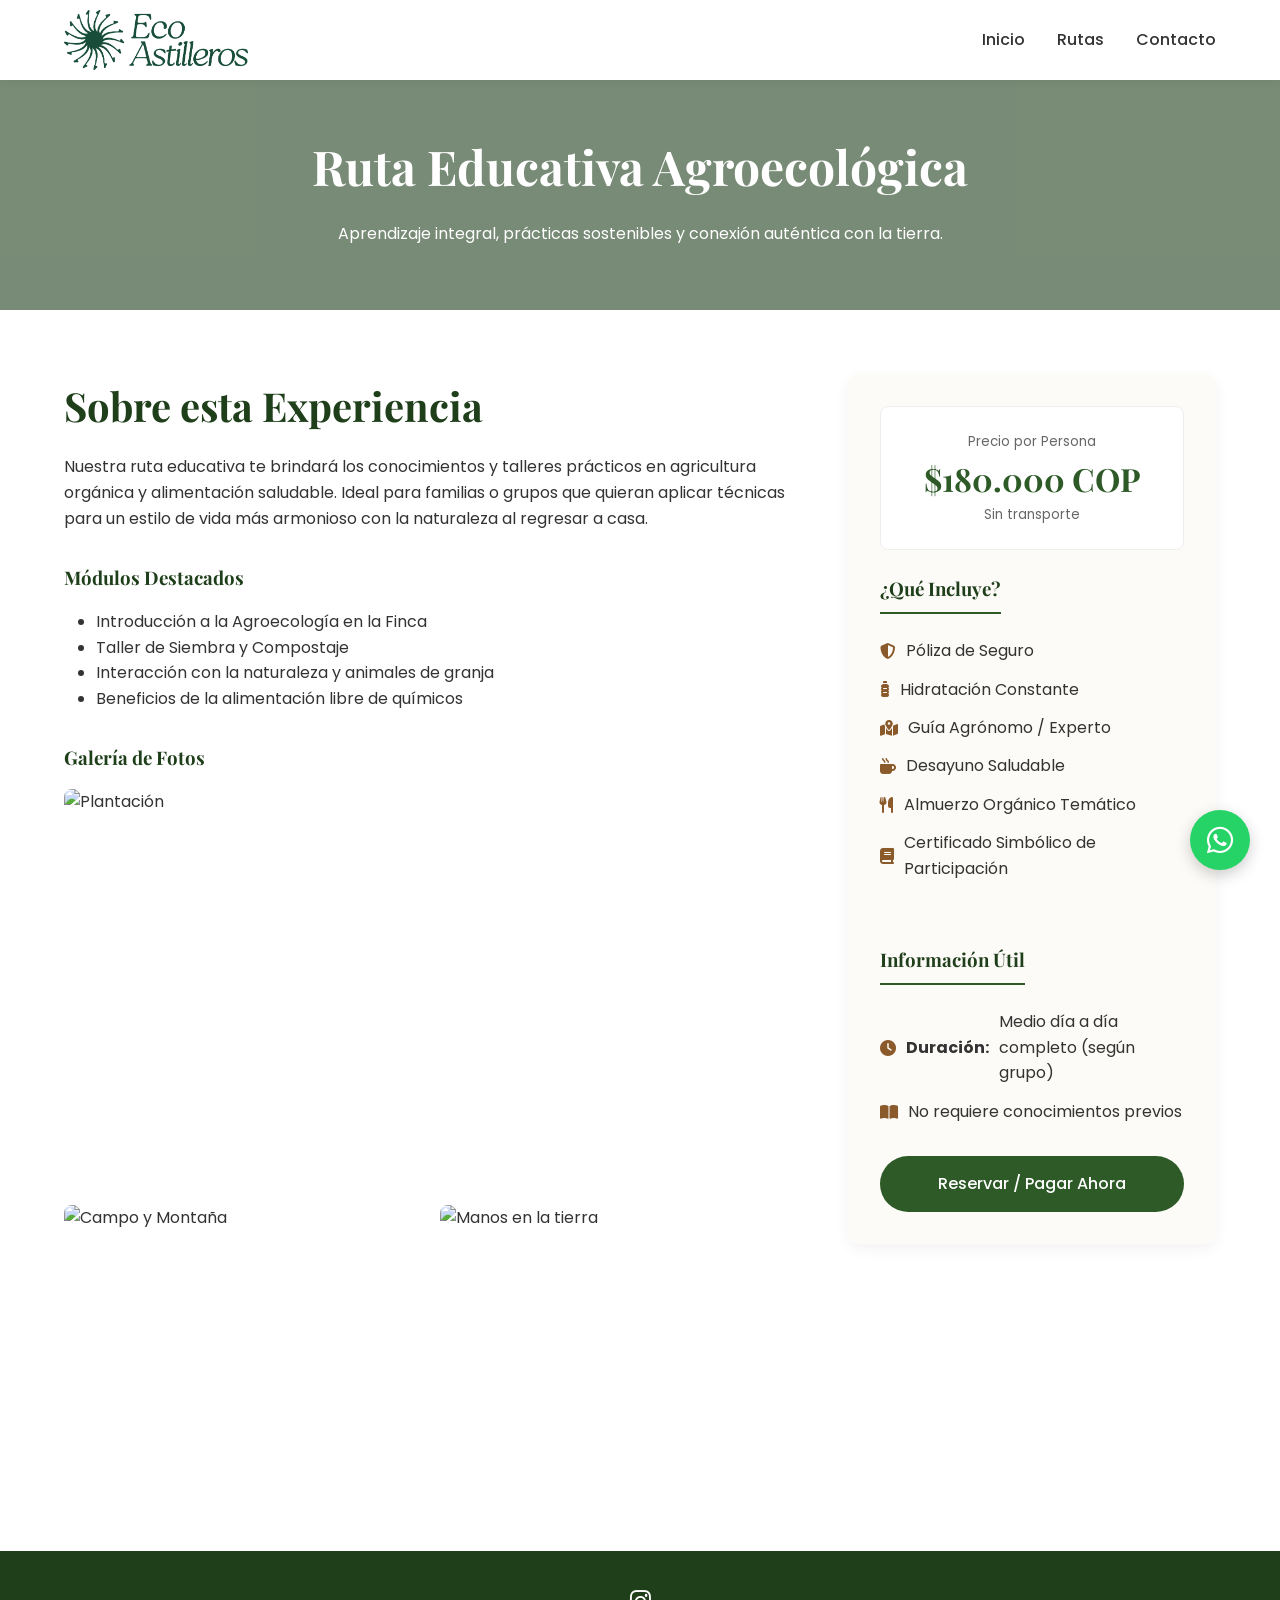
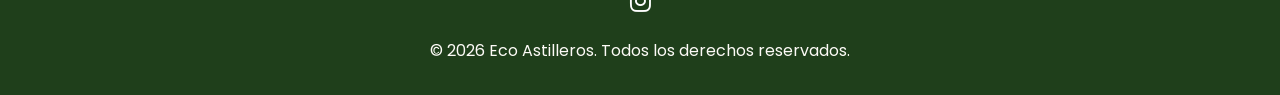
==== rutas/ruta-agroecologica.html @ a43faed5 "second" ====
<!DOCTYPE html>
<html lang="es">
<head>
    <meta charset="UTF-8">
    <meta name="viewport" content="width=device-width, initial-scale=1.0">
    <title>Ruta Educativa Agroecológica | Eco Astilleros</title>
    <link rel="stylesheet" href="../css/styles.css">
    <link href="https://fonts.googleapis.com/css2?family=Playfair+Display:wght@400;700&family=Poppins:wght@300;400;500;600&display=swap" rel="stylesheet">
    <link rel="stylesheet" href="https://cdnjs.cloudflare.com/ajax/libs/font-awesome/6.4.0/css/all.min.css">
</head>
<body>

    <!-- Header Navigation -->
    <header class="navbar">
        <div class="container nav-container">
            <a href="../index.html" class="logo">
                <img src="../resources/LogoTexto.png" alt="Eco Astilleros" class="logo-img">
            </a>
            <nav class="nav-menu" id="nav-menu">
                <ul>
                    <li><a href="../index.html" class="nav-link">Inicio</a></li>
                    <li><a href="../index.html#rutas" class="nav-link">Rutas</a></li>
                    <li><a href="../index.html#contacto" class="nav-link">Contacto</a></li>
                </ul>
            </nav>
        </div>
    </header>

    <!-- Subpage Hero -->
    <section class="subpage-header" style="background: url('../resources/ruta-agroecologica-portada.jpg') center/cover; position: relative;">
        <!-- EDIT: Cambia la imagen de fondo arriba en la URL de background -->
        <div style="position: absolute; top:0; left:0; width:100%; height:100%; background:rgba(31,63,27,0.6); z-index:0;"></div>
        <div class="container" style="position: relative; z-index:1;">
            <!-- EDIT: Título de la Ruta -->
            <h1>Ruta Educativa Agroecológica</h1>
            <p>Aprendizaje integral, prácticas sostenibles y conexión auténtica con la tierra.</p>
        </div>
    </section>

    <!-- Main Content -->
    <div class="container">
        <div class="route-content-grid">
            
            <div class="route-details">
                <!-- EDIT: Descripción General de la Ruta -->
                <h2 class="section-title">Sobre esta Experiencia</h2>
                <p>Nuestra ruta educativa te brindará los conocimientos y talleres prácticos en agricultura orgánica y alimentación saludable. Ideal para familias o grupos que quieran aplicar técnicas para un estilo de vida más armonioso con la naturaleza al regresar a casa.</p>
                
                <h3 class="mt-2" style="margin-bottom: 1rem;">Módulos Destacados</h3>
                <ul style="list-style: disc; margin-left: 2rem; margin-bottom: 2rem;">
                    <li>Introducción a la Agroecología en la Finca</li>
                    <li>Taller de Siembra y Compostaje</li>
                    <li>Interacción con la naturaleza y animales de granja</li>
                    <li>Beneficios de la alimentación libre de químicos</li>
                </ul>

                <h3 class="mt-2" style="margin-bottom: 1rem;">Galería de Fotos</h3>
                <!-- EDIT: Imágenes de la Galería -->
                <div class="route-gallery">
                    <img src="../resources/ruta-agroecologica-1.jpg" class="main-img" alt="Plantación">
                    <img src="../resources/ruta-agroecologica-2.jpg" alt="Campo y Montaña">
                    <img src="../resources/ruta-agroecologica-3.jpg" alt="Manos en la tierra">
                </div>
            </div>

            <!-- Sidebar Info -->
            <aside class="route-sidebar">
                <div class="price-box">
                    <small>Precio por Persona</small>
                    <!-- EDIT: Precio de la Ruta -->
                    <div class="amount">$180.000 COP</div>
                    <small>Sin transporte</small>
                </div>

                <h3>¿Qué Incluye?</h3>
                <ul class="inclusion-list">
                    <li><i class="fa-solid fa-shield-halved"></i> Póliza de Seguro</li>
                    <li><i class="fa-solid fa-bottle-water"></i> Hidratación Constante</li>
                    <li><i class="fa-solid fa-map-location-dot"></i> Guía Agrónomo / Experto</li>
                    <li><i class="fa-solid fa-mug-hot"></i> Desayuno Saludable</li>
                    <li><i class="fa-solid fa-utensils"></i> Almuerzo Orgánico Temático</li>
                    <li><i class="fa-solid fa-book"></i> Certificado Simbólico de Participación</li>
                </ul>

                <h3 class="mt-2">Información Útil</h3>
                <ul class="inclusion-list">
                    <li><i class="fa-solid fa-clock"></i> <strong>Duración:</strong> Medio día a día completo (según grupo)</li>
                    <li><i class="fa-solid fa-book-open"></i> No requiere conocimientos previos</li>
                </ul>

                <a href="https://wa.me/573007307269?text=Hola,%20deseo%20reservar%20la%20Ruta%20Educativa%20Agroecologica." target="_blank" class="btn btn-primary btn-block mt-2">Reservar / Pagar Ahora</a>
            </aside>

        </div>
    </div>

    <!-- Floating WhatsApp Button -->
    <a href="https://wa.me/573007307269" class="whatsapp-float" target="_blank" rel="noopener noreferrer">
        <i class="fa-brands fa-whatsapp"></i>
    </a>
    
    <footer class="footer" style="padding: 2rem 0; text-align: center;">
        <div class="container">
            <div class="social-links" style="margin-bottom: 1rem;">
                <a href="https://www.instagram.com/ecoastilleros/" target="_blank" style="color: white; font-size: 1.5rem; margin: 0 0.5rem; transition: transform 0.3s;" rel="noopener noreferrer">
                    <i class="fa-brands fa-instagram"></i>
                </a>
            </div>
            <p>&copy; 2026 Eco Astilleros. Todos los derechos reservados.</p>
        </div>
    </footer>
</body>
</html>
---- css/styles.css ----
:root {
    --color-primary: #2d5a27; /* Verde bosque */
    --color-primary-dark: #1f3f1b;
    --color-primary-light: #eaf3ea; /* Verde muy claro para fondos */
    --color-secondary: #8b5a2b; /* Tierra */
    --color-secondary-light: #a67c52;
    --color-secondary-pale: #f2ede7; /* Tono tierra súper claro para variar fondos */
    --color-bg-light: #fdfbf7; /* Blanco crema */
    --color-text: #333333;
    --color-text-muted: #666666;
    --color-white: #ffffff;
    --transition-speed: 0.3s;
}

/* Reset Basis */
* {
    margin: 0;
    padding: 0;
    box-sizing: border-box;
    scroll-behavior: smooth;
}

body {
    font-family: 'Poppins', sans-serif;
    background-color: var(--color-white);
    color: var(--color-text);
    line-height: 1.6;
}

h1, h2, h3, h4, h5, h6 {
    font-family: 'Playfair Display', serif;
    color: var(--color-primary-dark);
}

a {
    text-decoration: none;
    color: inherit;
    transition: color var(--transition-speed);
}

.container {
    width: 90%;
    max-width: 1200px;
    margin: 0 auto;
}

/* Utilities */
.text-center {
    text-align: center;
}

.bg-light {
    background-color: var(--color-bg-light);
}

.bg-primary-light {
    background-color: var(--color-primary-light);
}

.bg-secondary-pale {
    background-color: var(--color-secondary-pale);
}

/* Animations */
.fade-up {
    opacity: 0;
    transform: translateY(40px);
    transition: opacity 0.8s ease-out, transform 0.8s ease-out;
}

.fade-up.visible {
    opacity: 1;
    transform: translateY(0);
}

.mt-2 {
    margin-top: 2rem;
}

.section {
    padding: 5rem 0;
}

.section-title {
    font-size: 2.5rem;
    margin-bottom: 1rem;
    position: relative;
    display: inline-block;
}

.section-subtitle {
    font-size: 1.1rem;
    color: var(--color-text-muted);
    margin-bottom: 3rem;
}

/* Buttons */
.btn {
    display: inline-block;
    padding: 0.8rem 2rem;
    border-radius: 50px;
    font-weight: 500;
    text-align: center;
    cursor: pointer;
    transition: all var(--transition-speed);
    border: 2px solid transparent;
}

.btn-primary {
    background-color: var(--color-primary);
    color: var(--color-white);
}

.btn-primary:hover {
    background-color: var(--color-primary-dark);
    transform: translateY(-2px);
    box-shadow: 0 4px 10px rgba(45, 90, 39, 0.3);
}

.btn-outline {
    background-color: transparent;
    border-color: var(--color-primary);
    color: var(--color-primary);
}

.btn-outline:hover {
    background-color: var(--color-primary);
    color: var(--color-white);
}

.btn-block {
    display: block;
    width: 100%;
}

/* Navbar */
.navbar {
    position: fixed;
    top: 0;
    width: 100%;
    background-color: var(--color-white);
    box-shadow: 0 2px 10px rgba(0,0,0,0.05);
    z-index: 1000;
    transition: background-color var(--transition-speed);
}

.nav-container {
    display: flex;
    justify-content: space-between;
    align-items: center;
    height: 80px;
}

.logo {
    display: flex;
    align-items: center;
}

.logo-img {
    height: 60px;
    width: auto;
    object-fit: contain;
}

.nav-menu ul {
    display: flex;
    list-style: none;
    gap: 2rem;
}

.nav-link {
    font-weight: 500;
    color: var(--color-text);
}

.nav-link:hover {
    color: var(--color-primary);
}

/* Hamburger */
.hamburger {
    display: none;
    cursor: pointer;
    flex-direction: column;
    gap: 5px;
}

.hamburger .bar {
    width: 25px;
    height: 3px;
    background-color: var(--color-primary-dark);
    transition: all 0.3s;
}

/* Hero Section */
.hero {
    height: 100vh;
    background: url('../resources/portadapagina.png') no-repeat center center/cover;
    position: relative;
    display: flex;
    align-items: center;
    justify-content: center;
    text-align: center;
    margin-top: 80px; /* offset for navbar */
    height: calc(100vh - 80px);
}

.hero-overlay {
    position: absolute;
    top: 0;
    left: 0;
    width: 100%;
    height: 100%;
    background: rgba(31, 63, 27, 0.4);
}

.hero-content {
    position: relative;
    z-index: 2;
    color: var(--color-white);
    max-width: 800px;
}

.hero-content h1 {
    color: var(--color-white);
    font-size: 3.5rem;
    margin-bottom: 1rem;
    line-height: 1.2;
}

.hero-content p {
    font-size: 1.2rem;
    margin-bottom: 2rem;
}

/* Finca Section */
.about-container {
    display: flex;
    align-items: center;
    gap: 3rem;
}

.about-text {
    flex: 1;
}

.about-text p {
    margin-bottom: 1rem;
}

.features-list {
    list-style: none;
    margin-top: 1.5rem;
}

.features-list li {
    margin-bottom: 0.8rem;
    display: flex;
    align-items: center;
    gap: 10px;
    font-weight: 500;
}

.features-list i {
    color: var(--color-secondary);
    font-size: 1.2rem;
}

.about-image {
    flex: 1;
}

.about-image img {
    width: 100%;
    border-radius: 12px;
    box-shadow: 0 10px 20px rgba(0,0,0,0.1);
}

/* Restaurante Section */
.restaurante-content {
    display: flex;
    align-items: center;
    gap: 3rem;
}

.restaurante-image {
    flex: 1;
}

.restaurante-image img {
    width: 100%;
    border-radius: 12px;
    box-shadow: 0 10px 20px rgba(0,0,0,0.1);
}

.restaurante-info {
    flex: 1;
}

.food-highlights {
    display: flex;
    flex-direction: column;
    gap: 1.5rem;
    margin: 2rem 0;
}

.highlight {
    display: flex;
    flex-direction: column;
}

.highlight i {
    color: var(--color-secondary);
    font-size: 1.5rem;
    margin-bottom: 0.5rem;
}

.restaurante-actions {
    display: flex;
    gap: 1rem;
}

/* Rutas Section */
.rutas-grid {
    display: grid;
    grid-template-columns: repeat(auto-fit, minmax(300px, 1fr));
    gap: 2rem;
}

.ruta-card {
    background: var(--color-white);
    border-radius: 12px;
    overflow: hidden;
    box-shadow: 0 5px 15px rgba(0,0,0,0.05);
    transition: transform var(--transition-speed), box-shadow var(--transition-speed);
}

/* Variar el fondo de las tarjetas para que no sean iguales */
.ruta-card:nth-child(even) {
    background: var(--color-bg-light);
}
.ruta-card:nth-child(3n) {
    background: var(--color-primary-light);
}

.ruta-card:hover {
    transform: translateY(-8px);
    box-shadow: 0 15px 30px rgba(45, 90, 39, 0.15);
}

.ruta-img {
    width: 100%;
    height: 200px;
    object-fit: cover;
}

.ruta-body {
    padding: 1.5rem;
}

.ruta-desc {
    color: var(--color-text-muted);
    font-size: 0.95rem;
    margin: 0.5rem 0 1rem;
    min-height: 45px;
}

.ruta-price {
    font-weight: 600;
    color: var(--color-primary);
    font-size: 1.1rem;
    margin-bottom: 1.5rem;
}

/* Hospedaje Banner */
.hospedaje-banner {
    background: url('../resources/hospedaje-banner.jpg') no-repeat center center/cover;
    border-radius: 15px;
    position: relative;
    overflow: hidden;
    padding: 4rem 2rem;
    color: var(--color-white);
}

.hospedaje-banner::before {
    content: '';
    position: absolute;
    top: 0; left: 0; right: 0; bottom: 0;
    background: rgba(45, 90, 39, 0.7);
}

.hospedaje-text {
    position: relative;
    z-index: 1;
    max-width: 600px;
    margin: 0 auto;
}

.hospedaje-text h3 {
    color: var(--color-white);
    font-size: 2rem;
    margin-bottom: 1rem;
}

.price-badge {
    background: var(--color-secondary);
    display: inline-block;
    padding: 0.5rem 1.5rem;
    border-radius: 5px;
    font-size: 1.2rem;
    margin: 1.5rem 0;
}

/* Footer */
.footer {
    background-color: var(--color-primary-dark);
    color: var(--color-bg-light);
    padding: 4rem 0 2rem;
}

.footer-content {
    display: grid;
    grid-template-columns: repeat(auto-fit, minmax(250px, 1fr));
    gap: 3rem;
    margin-bottom: 3rem;
}

.footer-col h4 {
    color: var(--color-white);
    margin-bottom: 1.5rem;
    font-size: 1.2rem;
}

.logo-footer {
    font-family: 'Playfair Display', serif;
    font-size: 1.5rem;
    font-weight: 700;
    color: var(--color-white);
    display: block;
    margin-bottom: 1rem;
}

.contact-info {
    list-style: none;
}

.contact-info li {
    margin-bottom: 1rem;
    display: flex;
    gap: 10px;
}

.contact-info i {
    color: var(--color-secondary-light);
    margin-top: 5px;
}

.quick-links {
    list-style: none;
}

.quick-links li {
    margin-bottom: 0.8rem;
}

.quick-links a:hover {
    color: var(--color-secondary-light);
}

.footer-bottom {
    text-align: center;
    padding-top: 2rem;
    border-top: 1px solid rgba(255,255,255,0.1);
    font-size: 0.9rem;
    color: rgba(255,255,255,0.7);
}

/* Floating WhatsApp */
.whatsapp-float {
    position: fixed;
    bottom: 30px;
    right: 30px;
    background-color: #25d366;
    color: white;
    width: 60px;
    height: 60px;
    border-radius: 50%;
    display: flex;
    justify-content: center;
    align-items: center;
    font-size: 30px;
    box-shadow: 0 5px 15px rgba(0,0,0,0.2);
    z-index: 100;
    transition: transform 0.3s;
}

.whatsapp-float:hover {
    transform: scale(1.1);
}

/* Responsive */
@media (max-width: 768px) {
    .nav-menu {
        position: fixed;
        left: -100%;
        top: 80px;
        flex-direction: column;
        background-color: var(--color-white);
        width: 100%;
        text-align: center;
        transition: 0.3s;
        box-shadow: 0 10px 10px rgba(0,0,0,0.05);
    }
    
    .nav-menu.active {
        left: 0;
    }
    
    .nav-menu ul {
        flex-direction: column;
        padding: 2rem 0;
    }
    
    .hamburger {
        display: flex;
    }

    .hero-content h1 {
        font-size: 2.5rem;
    }

    .about-container, .restaurante-content {
        flex-direction: column;
    }

    .restaurante-image {
        order: -1;
    }

    .restaurante-actions {
        flex-direction: column;
    }
    
    .rutas-grid {
        grid-template-columns: 1fr;
    }
}

/* ----------- Subpages Design ----------- */
.subpage-header {
    background-color: var(--color-primary-dark);
    color: var(--color-white);
    padding: 8rem 0 4rem;
    text-align: center;
}

.subpage-header h1 {
    color: var(--color-white);
    font-size: 3rem;
    margin-bottom: 1rem;
}

.route-content-grid {
    display: grid;
    grid-template-columns: 2fr 1fr;
    gap: 3rem;
    margin: 4rem 0;
}

.route-gallery {
    display: grid;
    grid-template-columns: 1fr 1fr;
    gap: 1rem;
    margin-bottom: 2rem;
}

.route-gallery img {
    width: 100%;
    height: 250px;
    object-fit: cover;
    border-radius: 8px;
}

.route-gallery img.main-img {
    grid-column: 1 / -1;
    height: 400px;
}

.route-sidebar {
    background-color: var(--color-bg-light);
    padding: 2rem;
    border-radius: 12px;
    box-shadow: 0 5px 15px rgba(0,0,0,0.05);
    height: fit-content;
}

.route-sidebar h3 {
    margin-bottom: 1.5rem;
    border-bottom: 2px solid var(--color-primary);
    padding-bottom: 0.5rem;
    display: inline-block;
}

.inclusion-list {
    list-style: none;
    margin-bottom: 2rem;
}

.inclusion-list li {
    margin-bottom: 0.8rem;
    display: flex;
    align-items: center;
    gap: 10px;
}

.inclusion-list i {
    color: var(--color-secondary);
}

.price-box {
    text-align: center;
    padding: 1.5rem;
    background-color: var(--color-white);
    border-radius: 8px;
    margin-bottom: 1.5rem;
    border: 1px solid #eee;
}

.price-box .amount {
    font-size: 2rem;
    font-weight: 700;
    color: var(--color-primary);
    font-family: 'Playfair Display', serif;
}

.price-box small {
    display: block;
    color: var(--color-text-muted);
}

@media (max-width: 992px) {
    .route-content-grid {
        grid-template-columns: 1fr;
    }
}
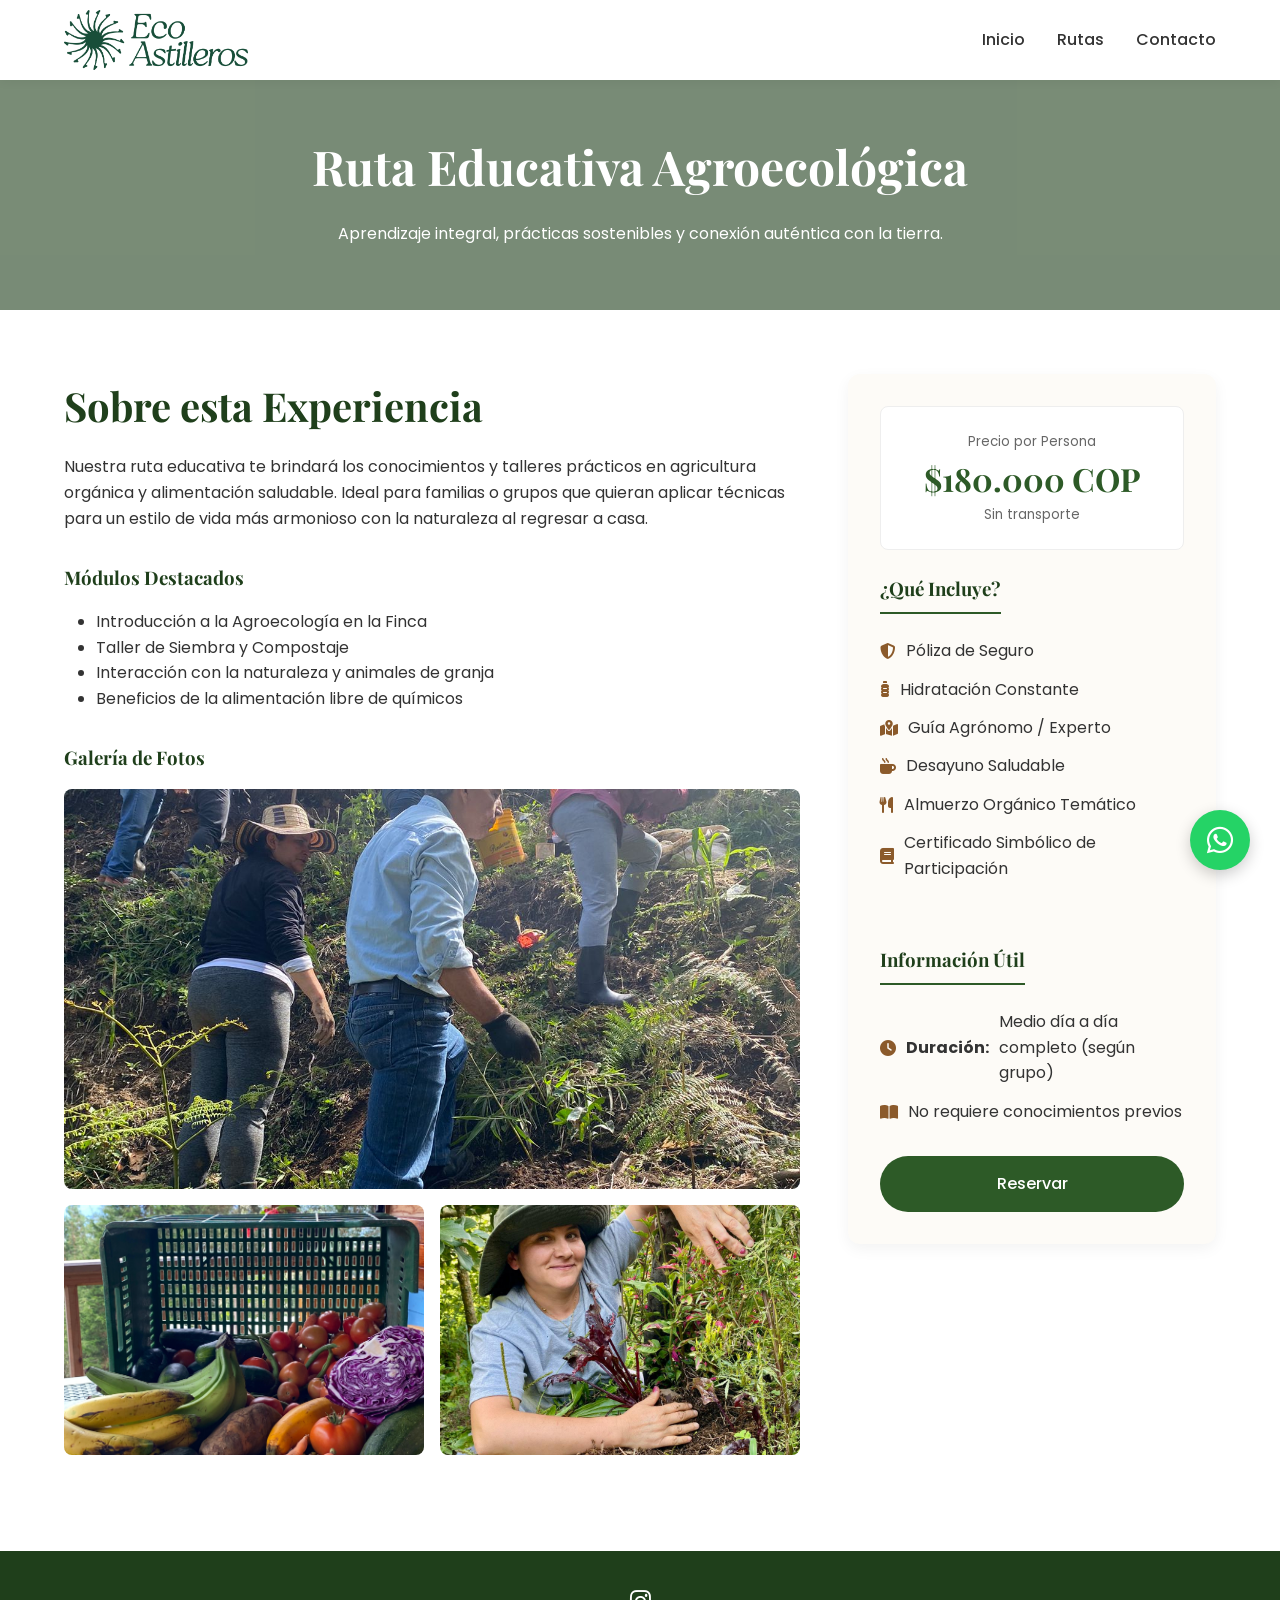
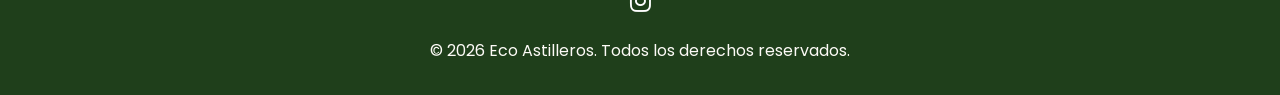
==== commit 70da62c7: "VersionFinalPagina segundo commit con cambios de imagenes y textos finales" ====
--- a/rutas/ruta-agroecologica.html
+++ b/rutas/ruta-agroecologica.html
@@ -1,13 +1,17 @@
 <!DOCTYPE html>
 <html lang="es">
+
 <head>
     <meta charset="UTF-8">
     <meta name="viewport" content="width=device-width, initial-scale=1.0">
     <title>Ruta Educativa Agroecológica | Eco Astilleros</title>
     <link rel="stylesheet" href="../css/styles.css">
-    <link href="https://fonts.googleapis.com/css2?family=Playfair+Display:wght@400;700&family=Poppins:wght@300;400;500;600&display=swap" rel="stylesheet">
+    <link
+        href="https://fonts.googleapis.com/css2?family=Playfair+Display:wght@400;700&family=Poppins:wght@300;400;500;600&display=swap"
+        rel="stylesheet">
     <link rel="stylesheet" href="https://cdnjs.cloudflare.com/ajax/libs/font-awesome/6.4.0/css/all.min.css">
 </head>
+
 <body>
 
     <!-- Header Navigation -->
@@ -27,9 +31,12 @@
     </header>
 
     <!-- Subpage Hero -->
-    <section class="subpage-header" style="background: url('../resources/ruta-agroecologica-portada.jpg') center/cover; position: relative;">
+    <section class="subpage-header"
+        style="background: url('../resources/ruta-agroecologica-portada.jpg') center/cover; position: relative;">
         <!-- EDIT: Cambia la imagen de fondo arriba en la URL de background -->
-        <div style="position: absolute; top:0; left:0; width:100%; height:100%; background:rgba(31,63,27,0.6); z-index:0;"></div>
+        <div
+            style="position: absolute; top:0; left:0; width:100%; height:100%; background:rgba(31,63,27,0.6); z-index:0;">
+        </div>
         <div class="container" style="position: relative; z-index:1;">
             <!-- EDIT: Título de la Ruta -->
             <h1>Ruta Educativa Agroecológica</h1>
@@ -40,12 +47,14 @@
     <!-- Main Content -->
     <div class="container">
         <div class="route-content-grid">
-            
+
             <div class="route-details">
                 <!-- EDIT: Descripción General de la Ruta -->
                 <h2 class="section-title">Sobre esta Experiencia</h2>
-                <p>Nuestra ruta educativa te brindará los conocimientos y talleres prácticos en agricultura orgánica y alimentación saludable. Ideal para familias o grupos que quieran aplicar técnicas para un estilo de vida más armonioso con la naturaleza al regresar a casa.</p>
-                
+                <p>Nuestra ruta educativa te brindará los conocimientos y talleres prácticos en agricultura orgánica y
+                    alimentación saludable. Ideal para familias o grupos que quieran aplicar técnicas para un estilo de
+                    vida más armonioso con la naturaleza al regresar a casa.</p>
+
                 <h3 class="mt-2" style="margin-bottom: 1rem;">Módulos Destacados</h3>
                 <ul style="list-style: disc; margin-left: 2rem; margin-bottom: 2rem;">
                     <li>Introducción a la Agroecología en la Finca</li>
@@ -57,9 +66,9 @@
                 <h3 class="mt-2" style="margin-bottom: 1rem;">Galería de Fotos</h3>
                 <!-- EDIT: Imágenes de la Galería -->
                 <div class="route-gallery">
-                    <img src="../resources/ruta-agroecologica-1.jpg" class="main-img" alt="Plantación">
-                    <img src="../resources/ruta-agroecologica-2.jpg" alt="Campo y Montaña">
-                    <img src="../resources/ruta-agroecologica-3.jpg" alt="Manos en la tierra">
+                    <img src="../resources/agroeco1.jpg" class="main-img" alt="Plantación">
+                    <img src="../resources/agroeco2.jpg" alt="Campo y Montaña">
+                    <img src="../resources/agroeco3.jpg" alt="Manos en la tierra">
                 </div>
             </div>
 
@@ -84,11 +93,13 @@
 
                 <h3 class="mt-2">Información Útil</h3>
                 <ul class="inclusion-list">
-                    <li><i class="fa-solid fa-clock"></i> <strong>Duración:</strong> Medio día a día completo (según grupo)</li>
+                    <li><i class="fa-solid fa-clock"></i> <strong>Duración:</strong> Medio día a día completo (según
+                        grupo)</li>
                     <li><i class="fa-solid fa-book-open"></i> No requiere conocimientos previos</li>
                 </ul>
 
-                <a href="https://wa.me/573007307269?text=Hola,%20deseo%20reservar%20la%20Ruta%20Educativa%20Agroecologica." target="_blank" class="btn btn-primary btn-block mt-2">Reservar / Pagar Ahora</a>
+                <a href="https://wa.me/573007307269?text=Hola,%20deseo%20reservar%20la%20Ruta%20Educativa%20Agroecologica."
+                    target="_blank" class="btn btn-primary btn-block mt-2">Reservar</a>
             </aside>
 
         </div>
@@ -98,11 +109,13 @@
     <a href="https://wa.me/573007307269" class="whatsapp-float" target="_blank" rel="noopener noreferrer">
         <i class="fa-brands fa-whatsapp"></i>
     </a>
-    
+
     <footer class="footer" style="padding: 2rem 0; text-align: center;">
         <div class="container">
             <div class="social-links" style="margin-bottom: 1rem;">
-                <a href="https://www.instagram.com/ecoastilleros/" target="_blank" style="color: white; font-size: 1.5rem; margin: 0 0.5rem; transition: transform 0.3s;" rel="noopener noreferrer">
+                <a href="https://www.instagram.com/ecoastilleros/" target="_blank"
+                    style="color: white; font-size: 1.5rem; margin: 0 0.5rem; transition: transform 0.3s;"
+                    rel="noopener noreferrer">
                     <i class="fa-brands fa-instagram"></i>
                 </a>
             </div>
@@ -110,4 +123,5 @@
         </div>
     </footer>
 </body>
-</html>
+
+</html>
--- a/css/styles.css
+++ b/css/styles.css
@@ -1,11 +1,16 @@
 :root {
-    --color-primary: #2d5a27; /* Verde bosque */
+    --color-primary: #2d5a27;
+    /* Verde bosque */
     --color-primary-dark: #1f3f1b;
-    --color-primary-light: #eaf3ea; /* Verde muy claro para fondos */
-    --color-secondary: #8b5a2b; /* Tierra */
+    --color-primary-light: #eaf3ea;
+    /* Verde muy claro para fondos */
+    --color-secondary: #8b5a2b;
+    /* Tierra */
     --color-secondary-light: #a67c52;
-    --color-secondary-pale: #f2ede7; /* Tono tierra súper claro para variar fondos */
-    --color-bg-light: #fdfbf7; /* Blanco crema */
+    --color-secondary-pale: #f2ede7;
+    /* Tono tierra súper claro para variar fondos */
+    --color-bg-light: #fdfbf7;
+    /* Blanco crema */
     --color-text: #333333;
     --color-text-muted: #666666;
     --color-white: #ffffff;
@@ -27,7 +32,12 @@
     line-height: 1.6;
 }
 
-h1, h2, h3, h4, h5, h6 {
+h1,
+h2,
+h3,
+h4,
+h5,
+h6 {
     font-family: 'Playfair Display', serif;
     color: var(--color-primary-dark);
 }
@@ -139,7 +149,7 @@
     top: 0;
     width: 100%;
     background-color: var(--color-white);
-    box-shadow: 0 2px 10px rgba(0,0,0,0.05);
+    box-shadow: 0 2px 10px rgba(0, 0, 0, 0.05);
     z-index: 1000;
     transition: background-color var(--transition-speed);
 }
@@ -195,13 +205,14 @@
 /* Hero Section */
 .hero {
     height: 100vh;
-    background: url('../resources/portadapagina.png') no-repeat center center/cover;
+    background: url('../resources/fincaperonamica.png') no-repeat center center/cover;
     position: relative;
     display: flex;
     align-items: center;
     justify-content: center;
     text-align: center;
-    margin-top: 80px; /* offset for navbar */
+    margin-top: 80px;
+    /* offset for navbar */
     height: calc(100vh - 80px);
 }
 
@@ -273,7 +284,7 @@
 .about-image img {
     width: 100%;
     border-radius: 12px;
-    box-shadow: 0 10px 20px rgba(0,0,0,0.1);
+    box-shadow: 0 10px 20px rgba(0, 0, 0, 0.1);
 }
 
 /* Restaurante Section */
@@ -287,10 +298,22 @@
     flex: 1;
 }
 
-.restaurante-image img {
+.carousel-container {
+    overflow: hidden;
+    border-radius: 12px;
+    box-shadow: 0 10px 20px rgba(0, 0, 0, 0.1);
+}
+
+.carousel-track {
+    display: flex;
+    transition: transform 0.5s ease-in-out;
+}
+
+.carousel-track img {
     width: 100%;
-    border-radius: 12px;
-    box-shadow: 0 10px 20px rgba(0,0,0,0.1);
+    flex-shrink: 0;
+    object-fit: cover;
+    aspect-ratio: 4 / 3;
 }
 
 .restaurante-info {
@@ -331,7 +354,7 @@
     background: var(--color-white);
     border-radius: 12px;
     overflow: hidden;
-    box-shadow: 0 5px 15px rgba(0,0,0,0.05);
+    box-shadow: 0 5px 15px rgba(0, 0, 0, 0.05);
     transition: transform var(--transition-speed), box-shadow var(--transition-speed);
 }
 
@@ -339,6 +362,7 @@
 .ruta-card:nth-child(even) {
     background: var(--color-bg-light);
 }
+
 .ruta-card:nth-child(3n) {
     background: var(--color-primary-light);
 }
@@ -385,7 +409,10 @@
 .hospedaje-banner::before {
     content: '';
     position: absolute;
-    top: 0; left: 0; right: 0; bottom: 0;
+    top: 0;
+    left: 0;
+    right: 0;
+    bottom: 0;
     background: rgba(45, 90, 39, 0.7);
 }
 
@@ -470,9 +497,9 @@
 .footer-bottom {
     text-align: center;
     padding-top: 2rem;
-    border-top: 1px solid rgba(255,255,255,0.1);
+    border-top: 1px solid rgba(255, 255, 255, 0.1);
     font-size: 0.9rem;
-    color: rgba(255,255,255,0.7);
+    color: rgba(255, 255, 255, 0.7);
 }
 
 /* Floating WhatsApp */
@@ -489,7 +516,7 @@
     justify-content: center;
     align-items: center;
     font-size: 30px;
-    box-shadow: 0 5px 15px rgba(0,0,0,0.2);
+    box-shadow: 0 5px 15px rgba(0, 0, 0, 0.2);
     z-index: 100;
     transition: transform 0.3s;
 }
@@ -509,18 +536,18 @@
         width: 100%;
         text-align: center;
         transition: 0.3s;
-        box-shadow: 0 10px 10px rgba(0,0,0,0.05);
-    }
-    
+        box-shadow: 0 10px 10px rgba(0, 0, 0, 0.05);
+    }
+
     .nav-menu.active {
         left: 0;
     }
-    
+
     .nav-menu ul {
         flex-direction: column;
         padding: 2rem 0;
     }
-    
+
     .hamburger {
         display: flex;
     }
@@ -529,7 +556,8 @@
         font-size: 2.5rem;
     }
 
-    .about-container, .restaurante-content {
+    .about-container,
+    .restaurante-content {
         flex-direction: column;
     }
 
@@ -540,7 +568,7 @@
     .restaurante-actions {
         flex-direction: column;
     }
-    
+
     .rutas-grid {
         grid-template-columns: 1fr;
     }
@@ -590,7 +618,7 @@
     background-color: var(--color-bg-light);
     padding: 2rem;
     border-radius: 12px;
-    box-shadow: 0 5px 15px rgba(0,0,0,0.05);
+    box-shadow: 0 5px 15px rgba(0, 0, 0, 0.05);
     height: fit-content;
 }
 
@@ -642,4 +670,4 @@
     .route-content-grid {
         grid-template-columns: 1fr;
     }
-}
+}
